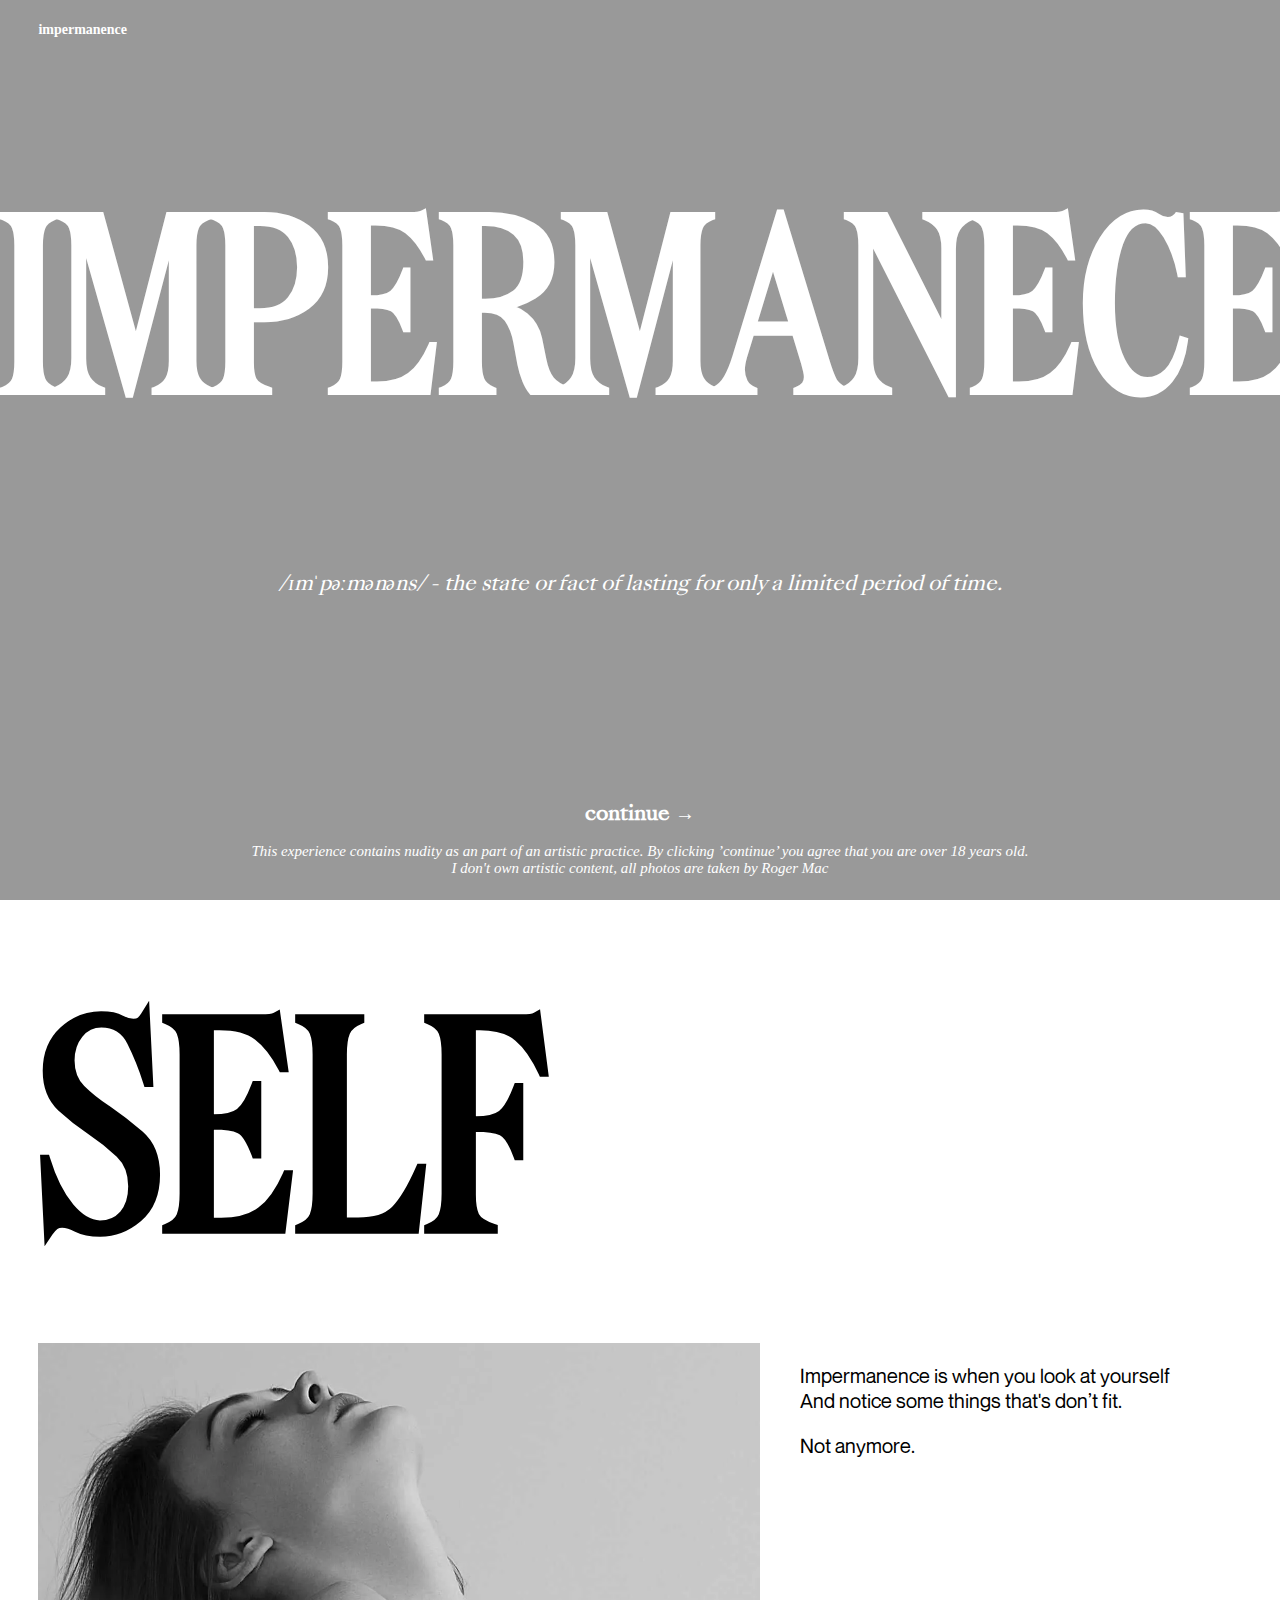
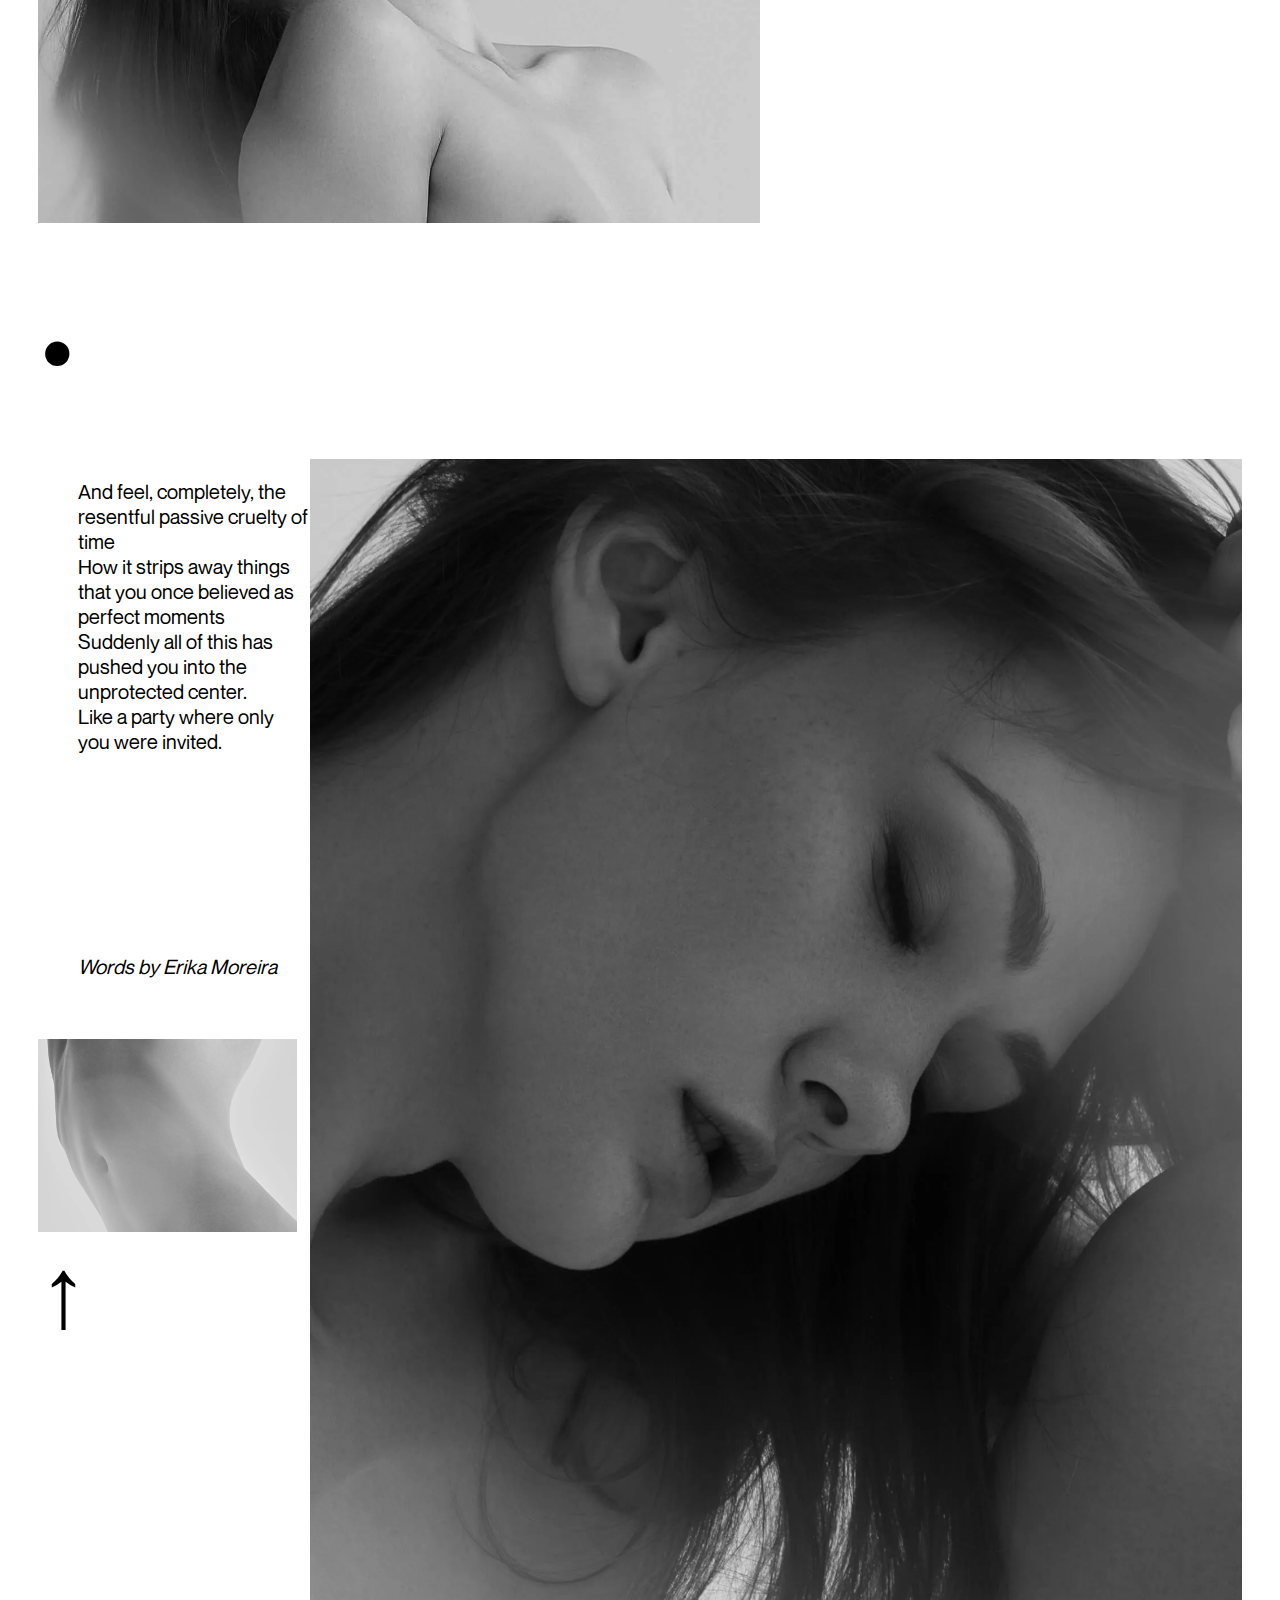
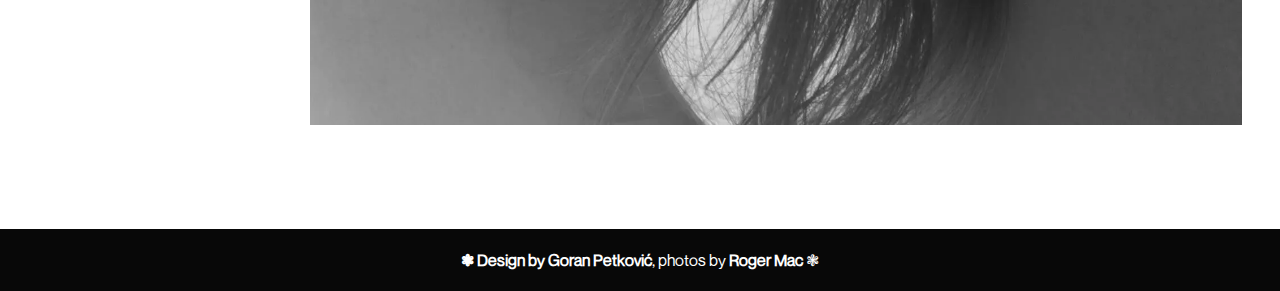
==== vezba1/index.html @ a0fe5083 "Add files via upload" ====
<!DOCTYPE html>
<!--[if lt IE 7]>      <html class="no-js lt-ie9 lt-ie8 lt-ie7"> <![endif]-->
<!--[if IE 7]>         <html class="no-js lt-ie9 lt-ie8"> <![endif]-->
<!--[if IE 8]>         <html class="no-js lt-ie9"> <![endif]-->
<!--[if gt IE 8]>      <html class="no-js"> <!--<![endif]-->
<html>

    <head>

        <meta charset="utf-8">
        <meta http-equiv="X-UA-Compatible" content="IE=edge">
        <title></title>
        <meta name="description" content="">
        <meta name="viewport" content="width=device-width, initial-scale=1">
        <link rel="stylesheet" href="style.css">
        <script src="https://ajax.googleapis.com/ajax/libs/jquery/3.3.1/jquery.min.js"></script>
        <script src="script.js"></script>


    </head>

    <body class="body1">

        <header id="header" class="header1">
            <div class="darken"></div>
            <div class="hero-video">
                <video autoplay muted loop id="heroVideo">
                    <source src="video.mp4" type="video/mp4">
                </video>
            </div>
            <div class="nav">
                <a href="index.html">impermanence</a>
            </div>
            <div class="hero-text">
                <h1>
                   IMPERMANECE    
                </h1>
                <p><i>/ɪmˈpəːmənəns/ - the state or fact of lasting for only a limited period of time.</i></p>
            </div>

            <div class="hero-button">
                <a id="textLink" href="#section1"><strong>continue   →</strong></a>
                <p><i>This experience contains nudity as an part of an artistic practice. By clicking ’continue’ you agree that you are over 18 years old.</br>
                I don't own artistic content, all photos are taken by Roger Mac</i></p>
            </div>
        </header>

        <section class="section1" id="section1">
            <h2>SELF</h2>
            <div class="row">
                <div class="column1">
                    <img src="images/image_1.webp">
                </div>
                <div class="column2">
                    <p>Impermanence is when you look at yourself<br>
                        And notice some things that's don’t fit.</p>
                    <p>Not anymore.</p>
                </div>
            </div>
        </section>
        <section class="section2" id="section2">
            <h2 class="dot">.</h2>
            <div class="row">
                <div class="column2">
                    <p class="mb"> And feel, completely, the resentful passive cruelty of time<br>
                        How it strips away things that you once believed as perfect moments<br>
                        Suddenly all of this has pushed you into the unprotected center.<br>
                        Like a party where only you were invited.</p>
                    <p> <i> Words by Erika Moreira </i></p>
                    <img  class="smallimage" src="images/image_3.webp">
                    <a href="#header">↑</h2>
                </div>
                <div class="column1">
                    <img src="images/image_2.webp">
                </div>
            </div>
        </section>

        <footer>
            <p> ❃ Design by <a href="https://www.instagram.com/goran.ui">Goran Petković</a>, photos by <a href="https://www.rogermac.com/">Roger Mac</a> ❃</p>
        </footer>

    </body>
</html>
---- vezba1/style.css ----
@font-face {
    font-family: SangBleu;
    src: url(fonts/SangBleuKingdom-Regular-WebS.woff2);
}

@font-face {
    font-family: domaine;
    src: url(fonts/domaine-display-condensed-web-regular.woff2);
}

@font-face {
    font-family: Montreal;
    src: url(fonts/NeueMontreal-Regular.woff2);
}

html {
    scroll-behavior: smooth;
    margin: 0px;
}

body {
    margin: 0px;
}

.header1 {
    height: 100vh;
}

.darken {
    background-color: #000;
    opacity: 40%;
    position: absolute;
    top: 0;
    bottom: 0;
    height: 100%;
    width: 100%;
    z-index: -1;
    overflow: hidden;

}

.nav {
    margin-left: 3%;
    margin-right: 3%;
    margin-top: 20px;
}

.nav a{
    color: #fff;
    font-size: 14px;
    font-weight: 700;
}

.hero-video {
  position: absolute;
  top: 0;
  bottom: 0;
  width: 100%;
  height: 100%; 
  overflow: hidden;
  z-index: -2;
}


.hero-text {
    text-align: center;
}

.hero-text h1 {
    font-size: 250px;
    font-stretch: condensed;
    margin-top: 8%;
    font-family: "domaine";
    color: #fff;
}
.hero-text p {
    margin-top: -20px;
}

.hero-button {
    text-align:  center;
    margin-top: 200px;
    padding-bottom: 30px;
}
.hero-button a {
    margin-top: 50px;
    font-size: 20px;
    color: #fff;
    font-family: "SangBleu";
    text-decoration: none;
    font-weight: 500;
}

.hero-button p {
    /*margin-top: 50px;*/
    font-size: 15px;
    color: #fff;
}

.hero-text p {
    color: #fff;
    font-size: 20px;
    font-family: "SangBleu";
    margin-top: -50px;
    font-weight: 400;
}

a {
    text-decoration: none;
}
a:hover {
    text-decoration: underline;
}

section {
    margin-left: 3%;
    margin-right: 3%;
}

.section1 h2 {
    font-size: 300px;
    margin: 0px;
    font-family: "domaine";
    margin-bottom: 30px;
}

.row {
    display: flex;
}
  
.column1 {
    flex: 60%;
}

.column2 {
    flex: 40%;
}

img {
    width: 100%;
}

.column2 p {
    margin-left: 40px;
    font-size: 20px;
    font-family: "Montreal"; 
}

.dot {
    font-size: 150px;
    margin: 0px;
    margin-bottom: 60px;
}

.mb{
    margin-bottom: 200px;
}

.smallimage{
    margin-top: 40px;
    width: 95%;
}

.column2 a {
    margin-top: 100px;
    font-size: 100px;
    text-decoration: none;
    color: black;
}

.column2 a:hover {
    font-weight: 700;
}

footer {
    margin-top: 100px;
    display: block;
    background-color: rgb(8, 8, 8);
    color: #fff;
    text-align: center;
    padding-top: 5px;
    padding-bottom: 5px;
    font-family: "Montreal";
}

footer a{
    color: #fff;
    font-weight: 700;
}
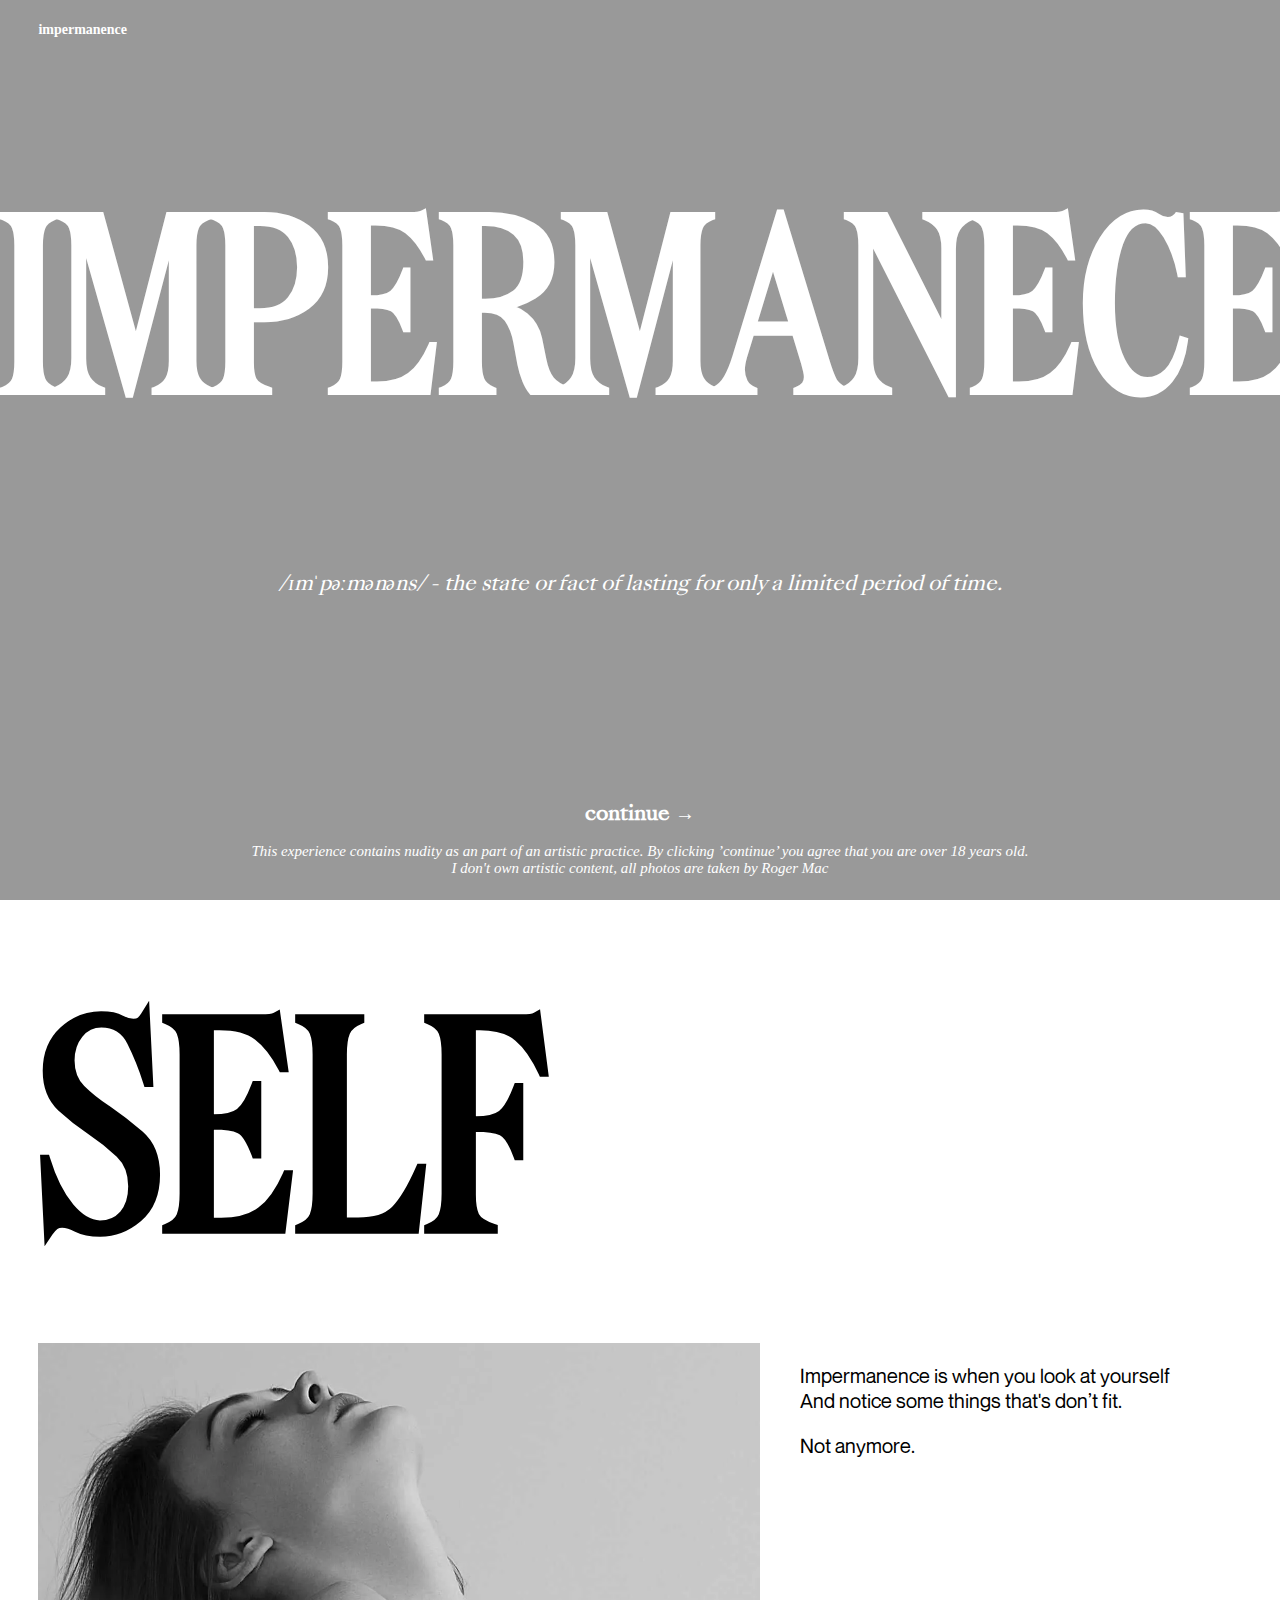
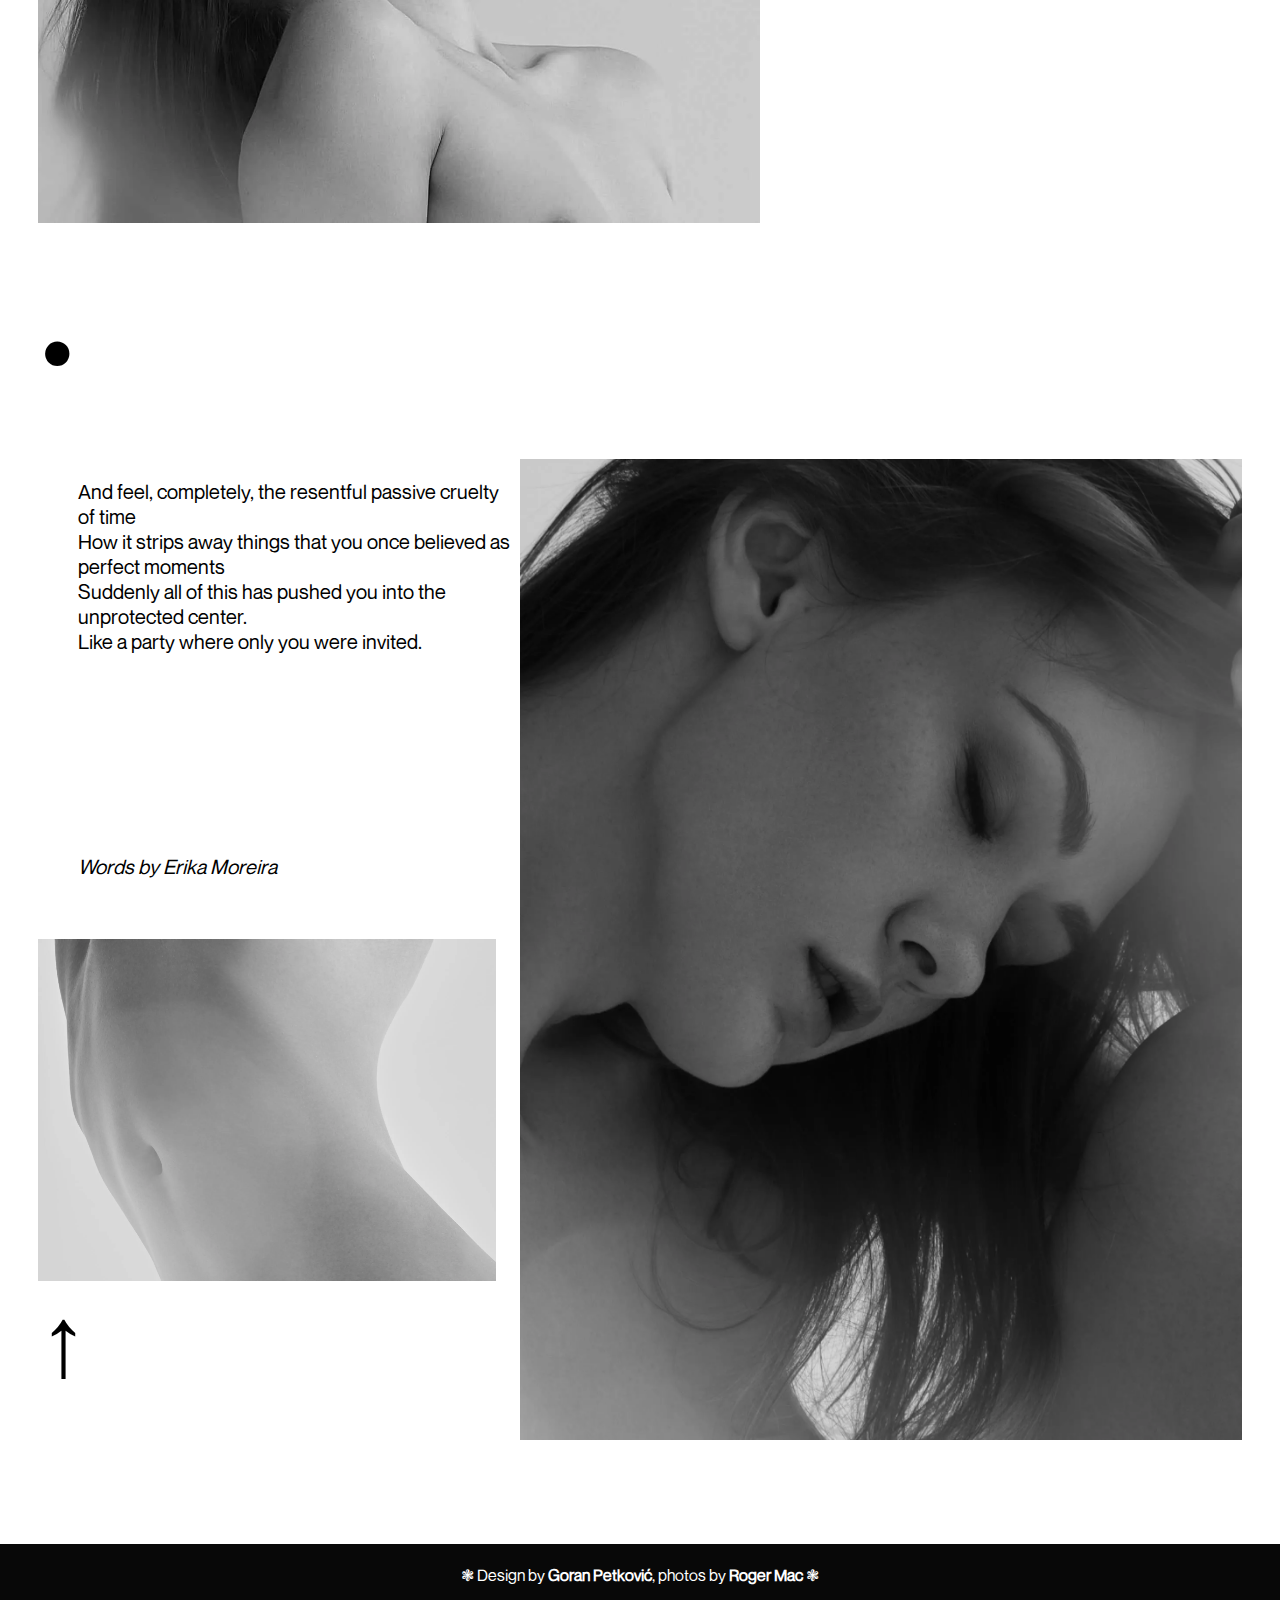
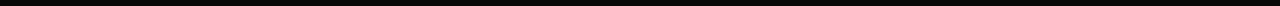
==== commit 4d902fcd: "Update index.html" ====
--- a/vezba1/index.html
+++ b/vezba1/index.html
@@ -68,7 +68,7 @@
                         Like a party where only you were invited.</p>
                     <p> <i> Words by Erika Moreira </i></p>
                     <img  class="smallimage" src="images/image_3.webp">
-                    <a href="#header">↑</h2>
+                    <a href="#header">↑</a>
                 </div>
                 <div class="column1">
                     <img src="images/image_2.webp">
@@ -81,4 +81,4 @@
         </footer>
 
     </body>
-</html>+</html>
